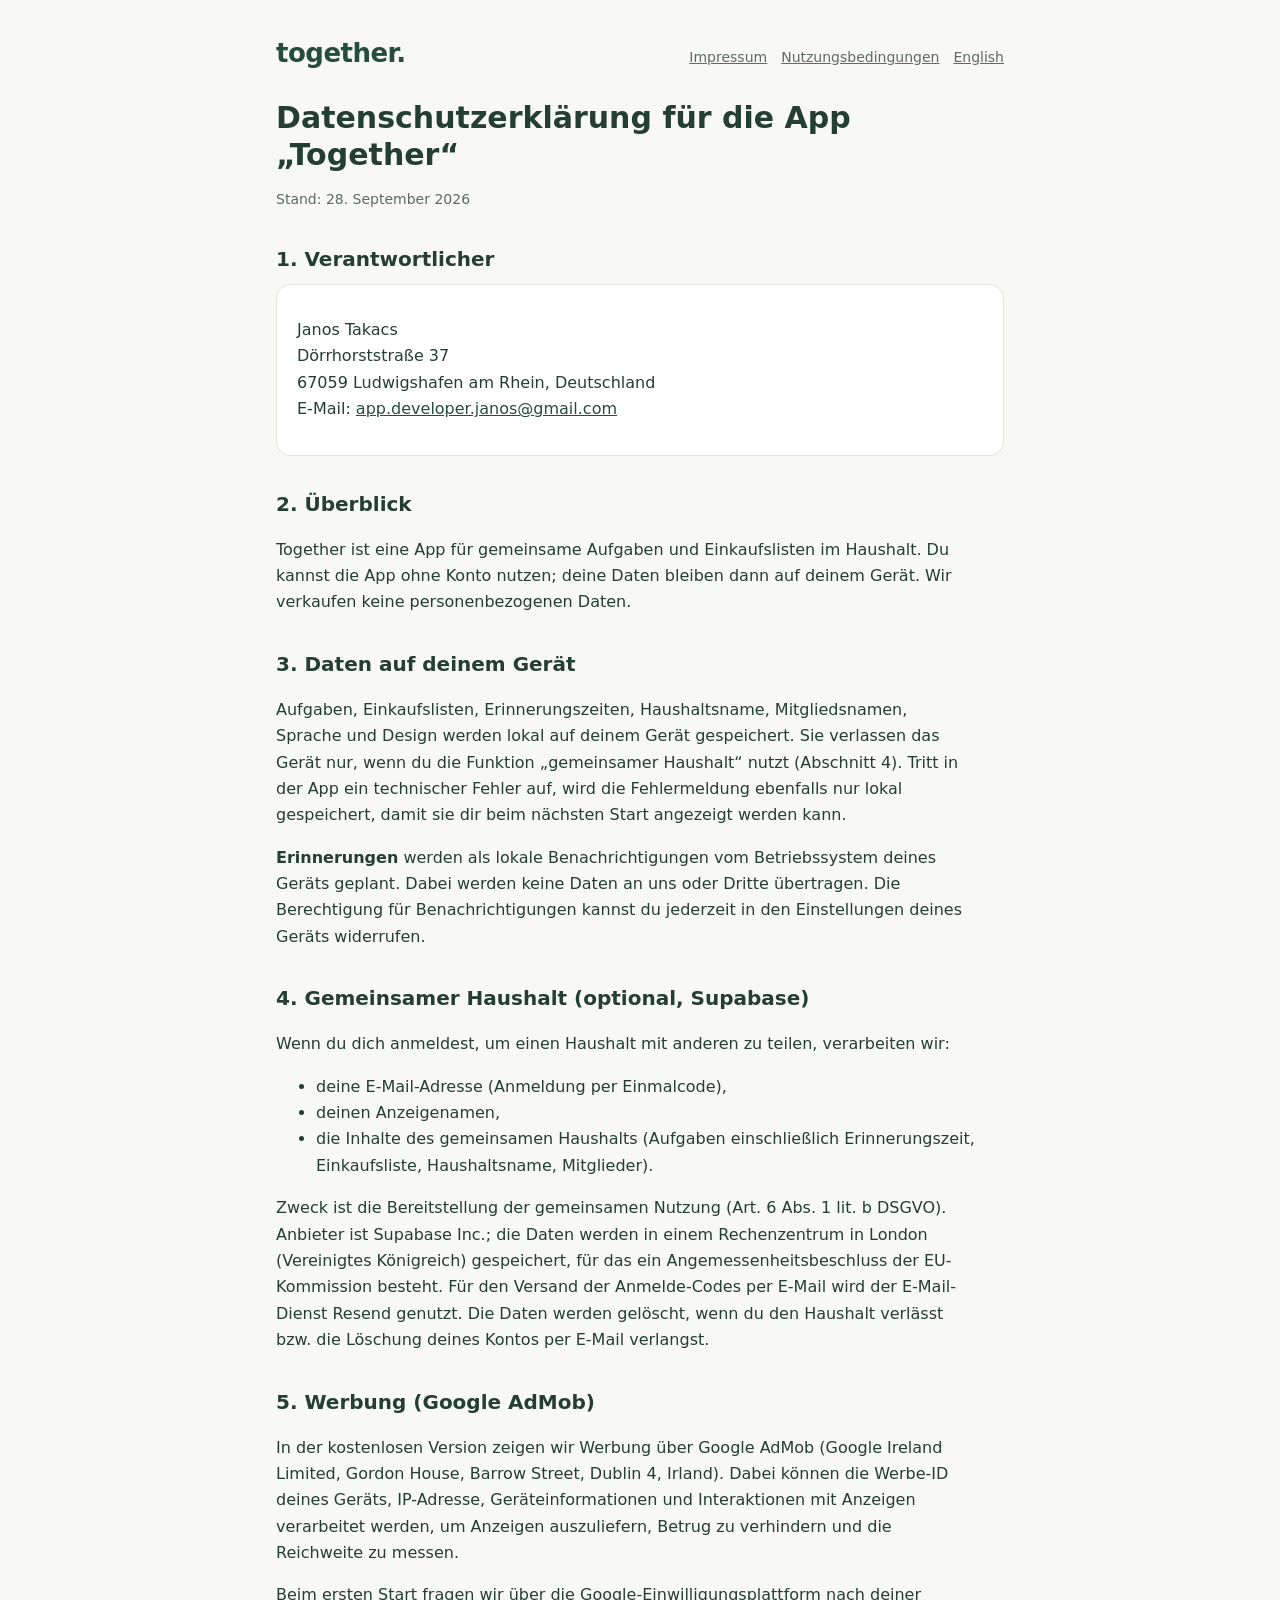
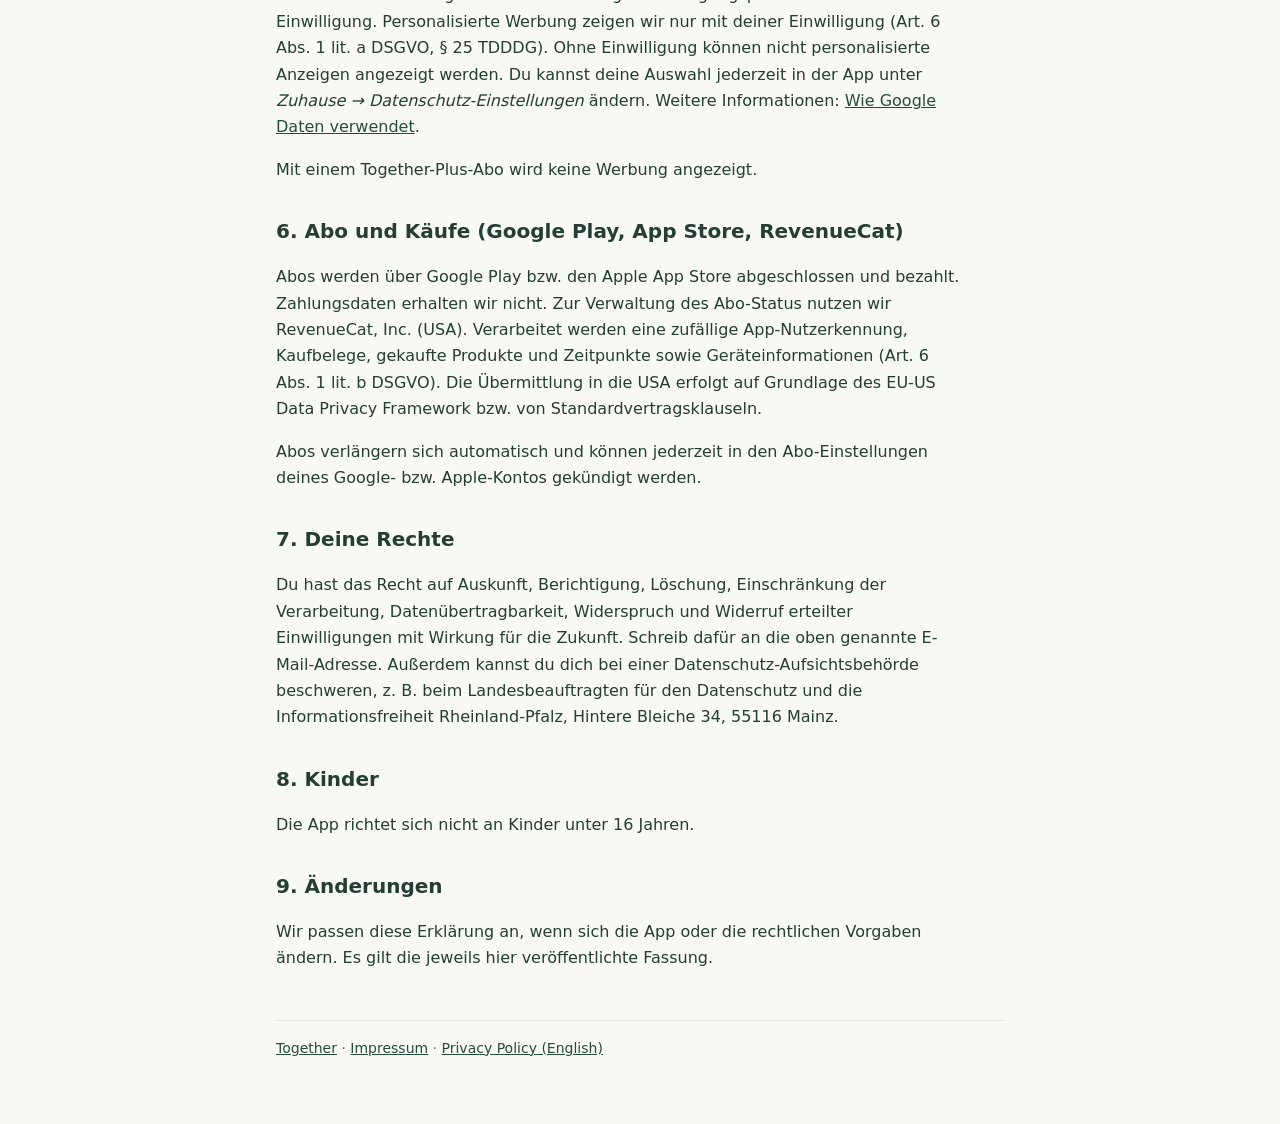
==== datenschutz.html @ e84b21a4 "Legal pages for the Together app" ====
<!doctype html>
<html lang="de">
<head>
  <meta charset="utf-8">
  <meta name="viewport" content="width=device-width, initial-scale=1">
  <title>Together – Datenschutzerklärung</title>
  <link rel="stylesheet" href="style.css">
</head>
<body>
<main>
  <header><a class="brand" href="index.html">together.</a>
    <nav><a href="impressum.html">Impressum</a><a href="nutzungsbedingungen.html">Nutzungsbedingungen</a><a class="lang" href="privacy.html">English</a></nav></header>

  <h1>Datenschutzerklärung für die App „Together“</h1>
  <p class="meta">Stand: 28. September 2026</p>

  <h2>1. Verantwortlicher</h2>
  <div class="card">
    <p>Janos Takacs<br>Dörrhorststraße 37<br>67059 Ludwigshafen am Rhein, Deutschland<br>
    E-Mail: <a href="mailto:app.developer.janos@gmail.com">app.developer.janos@gmail.com</a></p>
  </div>

  <h2>2. Überblick</h2>
  <p>Together ist eine App für gemeinsame Aufgaben und Einkaufslisten im Haushalt. Du kannst die App ohne Konto nutzen; deine Daten bleiben dann auf deinem Gerät. Wir verkaufen keine personenbezogenen Daten.</p>

  <h2>3. Daten auf deinem Gerät</h2>
  <p>Aufgaben, Einkaufslisten, Erinnerungszeiten, Haushaltsname, Mitgliedsnamen, Sprache und Design werden lokal auf deinem Gerät gespeichert. Sie verlassen das Gerät nur, wenn du die Funktion „gemeinsamer Haushalt“ nutzt (Abschnitt 4). Tritt in der App ein technischer Fehler auf, wird die Fehlermeldung ebenfalls nur lokal gespeichert, damit sie dir beim nächsten Start angezeigt werden kann.</p>
  <p><strong>Erinnerungen</strong> werden als lokale Benachrichtigungen vom Betriebssystem deines Geräts geplant. Dabei werden keine Daten an uns oder Dritte übertragen. Die Berechtigung für Benachrichtigungen kannst du jederzeit in den Einstellungen deines Geräts widerrufen.</p>

  <h2>4. Gemeinsamer Haushalt (optional, Supabase)</h2>
  <p>Wenn du dich anmeldest, um einen Haushalt mit anderen zu teilen, verarbeiten wir:</p>
  <ul>
    <li>deine E-Mail-Adresse (Anmeldung per Einmalcode),</li>
    <li>deinen Anzeigenamen,</li>
    <li>die Inhalte des gemeinsamen Haushalts (Aufgaben einschließlich Erinnerungszeit, Einkaufsliste, Haushaltsname, Mitglieder).</li>
  </ul>
  <p>Zweck ist die Bereitstellung der gemeinsamen Nutzung (Art. 6 Abs. 1 lit. b DSGVO). Anbieter ist Supabase Inc.; die Daten werden in einem Rechenzentrum in London (Vereinigtes Königreich) gespeichert, für das ein Angemessenheitsbeschluss der EU-Kommission besteht. Für den Versand der Anmelde-Codes per E-Mail wird der E-Mail-Dienst Resend genutzt. Die Daten werden gelöscht, wenn du den Haushalt verlässt bzw. die Löschung deines Kontos per E-Mail verlangst.</p>

  <h2>5. Werbung (Google AdMob)</h2>
  <p>In der kostenlosen Version zeigen wir Werbung über Google AdMob (Google Ireland Limited, Gordon House, Barrow Street, Dublin 4, Irland). Dabei können die Werbe-ID deines Geräts, IP-Adresse, Geräteinformationen und Interaktionen mit Anzeigen verarbeitet werden, um Anzeigen auszuliefern, Betrug zu verhindern und die Reichweite zu messen.</p>
  <p>Beim ersten Start fragen wir über die Google-Einwilligungsplattform nach deiner Einwilligung. Personalisierte Werbung zeigen wir nur mit deiner Einwilligung (Art. 6 Abs. 1 lit. a DSGVO, § 25 TDDDG). Ohne Einwilligung können nicht personalisierte Anzeigen angezeigt werden. Du kannst deine Auswahl jederzeit in der App unter <em>Zuhause → Datenschutz-Einstellungen</em> ändern. Weitere Informationen: <a href="https://policies.google.com/technologies/partner-sites">Wie Google Daten verwendet</a>.</p>
  <p>Mit einem Together-Plus-Abo wird keine Werbung angezeigt.</p>

  <h2>6. Abo und Käufe (Google Play, App Store, RevenueCat)</h2>
  <p>Abos werden über Google Play bzw. den Apple App Store abgeschlossen und bezahlt. Zahlungsdaten erhalten wir nicht. Zur Verwaltung des Abo-Status nutzen wir RevenueCat, Inc. (USA). Verarbeitet werden eine zufällige App-Nutzerkennung, Kaufbelege, gekaufte Produkte und Zeitpunkte sowie Geräteinformationen (Art. 6 Abs. 1 lit. b DSGVO). Die Übermittlung in die USA erfolgt auf Grundlage des EU-US Data Privacy Framework bzw. von Standardvertragsklauseln.</p>
  <p>Abos verlängern sich automatisch und können jederzeit in den Abo-Einstellungen deines Google- bzw. Apple-Kontos gekündigt werden.</p>

  <h2>7. Deine Rechte</h2>
  <p>Du hast das Recht auf Auskunft, Berichtigung, Löschung, Einschränkung der Verarbeitung, Datenübertragbarkeit, Widerspruch und Widerruf erteilter Einwilligungen mit Wirkung für die Zukunft. Schreib dafür an die oben genannte E-Mail-Adresse. Außerdem kannst du dich bei einer Datenschutz-Aufsichtsbehörde beschweren, z. B. beim Landesbeauftragten für den Datenschutz und die Informationsfreiheit Rheinland-Pfalz, Hintere Bleiche 34, 55116 Mainz.</p>

  <h2>8. Kinder</h2>
  <p>Die App richtet sich nicht an Kinder unter 16 Jahren.</p>

  <h2>9. Änderungen</h2>
  <p>Wir passen diese Erklärung an, wenn sich die App oder die rechtlichen Vorgaben ändern. Es gilt die jeweils hier veröffentlichte Fassung.</p>

  <footer><a href="index.html">Together</a> · <a href="impressum.html">Impressum</a> · <a href="privacy.html">Privacy Policy (English)</a></footer>
</main>
</body>
</html>
---- style.css ----
:root {
  --bg: #f8f8f4;
  --surface: #ffffff;
  --text: #243e33;
  --muted: #5e6a62;
  --line: #e2e6de;
  --accent: #254d3e;
}
@media (prefers-color-scheme: dark) {
  :root {
    --bg: #14241d;
    --surface: #1c2e25;
    --text: #eff4ea;
    --muted: #a0ae9f;
    --line: #34463a;
    --accent: #bbd4ad;
  }
}
* { box-sizing: border-box; }
body {
  margin: 0;
  background: var(--bg);
  color: var(--text);
  font: 16px/1.65 system-ui, -apple-system, "Segoe UI", Roboto, sans-serif;
}
main { max-width: 760px; margin: 0 auto; padding: 32px 16px 64px; }
header { display: flex; align-items: baseline; justify-content: space-between; gap: 16px; flex-wrap: wrap; margin-bottom: 24px; }
.brand { font-size: 26px; font-weight: 700; letter-spacing: -0.5px; color: var(--accent); text-decoration: none; }
nav a { color: var(--muted); margin-left: 14px; font-size: 14px; }
nav a:first-child { margin-left: 0; }
h1 { font-size: 30px; line-height: 1.25; margin: 8px 0 4px; }
h2 { font-size: 20px; margin: 32px 0 8px; }
h3 { font-size: 16px; margin: 20px 0 4px; }
p, li { max-width: 68ch; }
a { color: var(--accent); }
.meta { color: var(--muted); font-size: 14px; }
.card { background: var(--surface); border: 1px solid var(--line); border-radius: 14px; padding: 16px 20px; }
.lang { font-size: 14px; }
footer { margin-top: 48px; padding-top: 16px; border-top: 1px solid var(--line); color: var(--muted); font-size: 14px; }
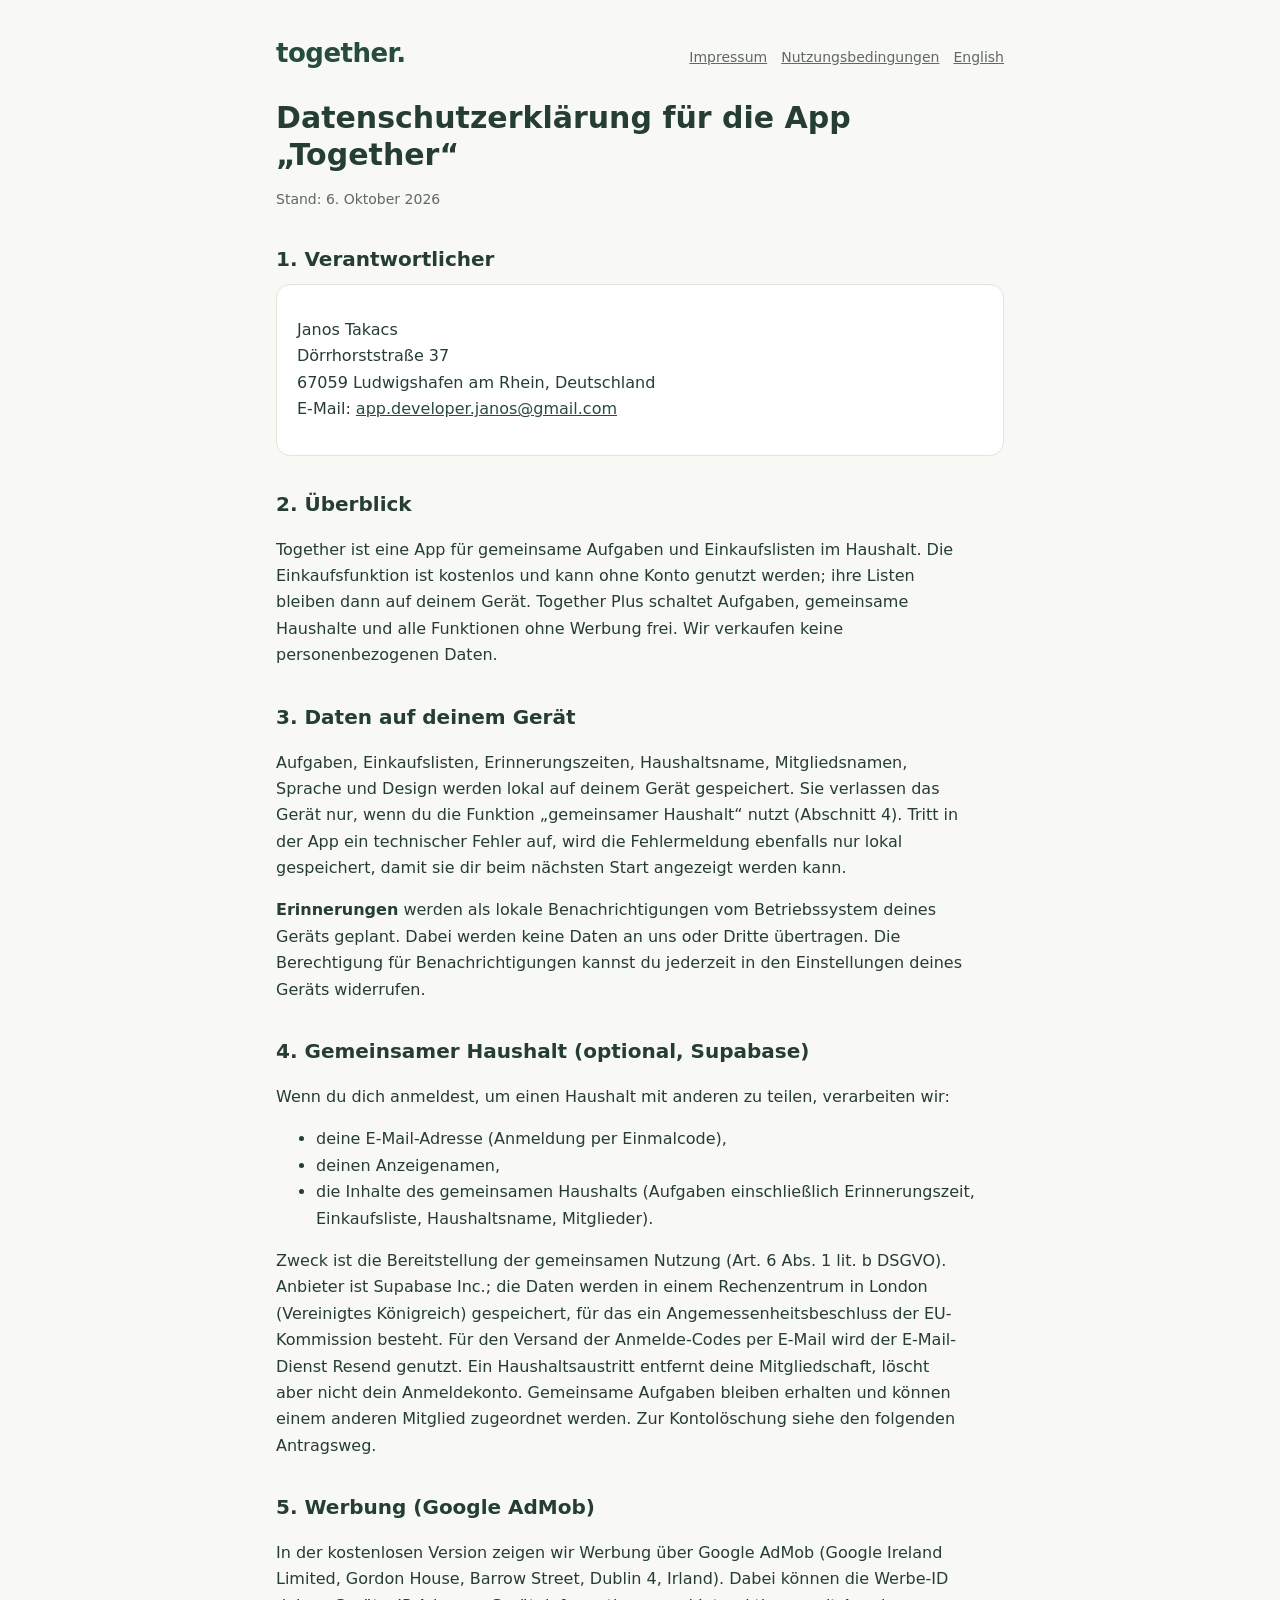
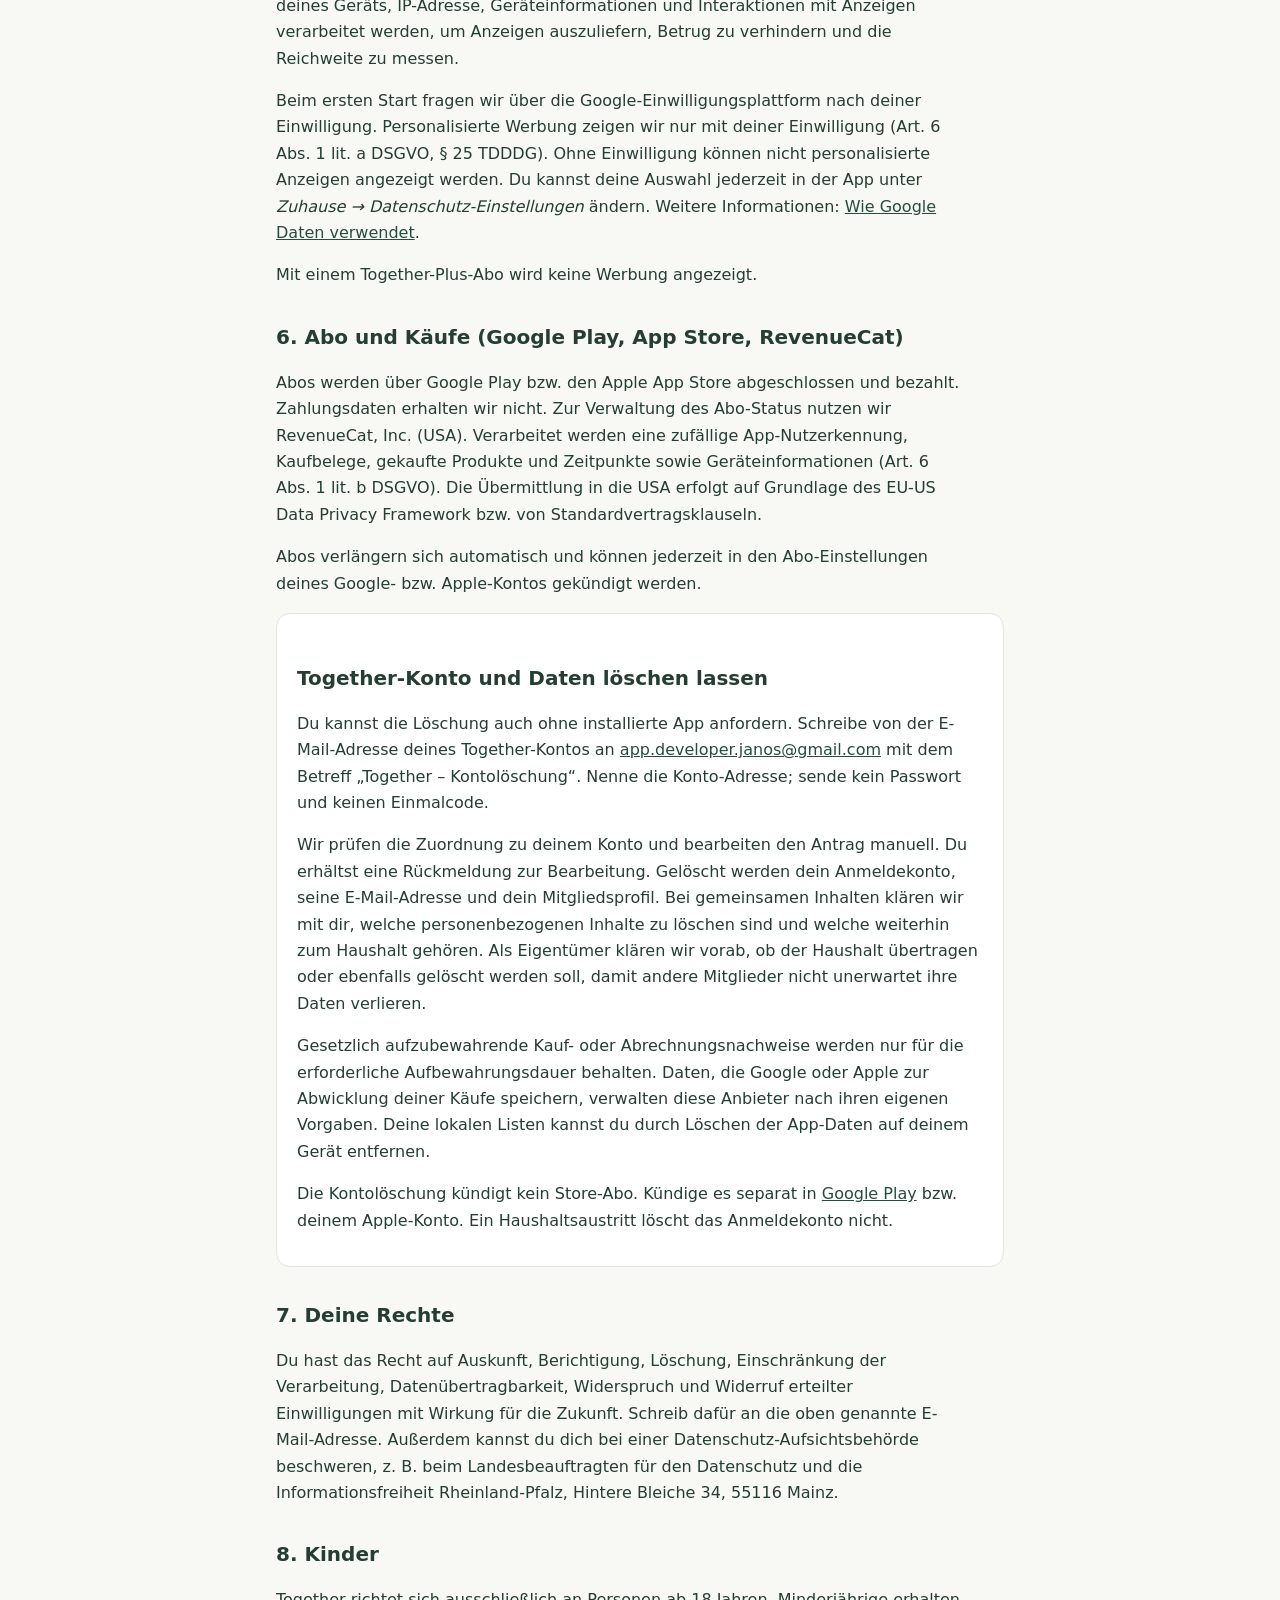
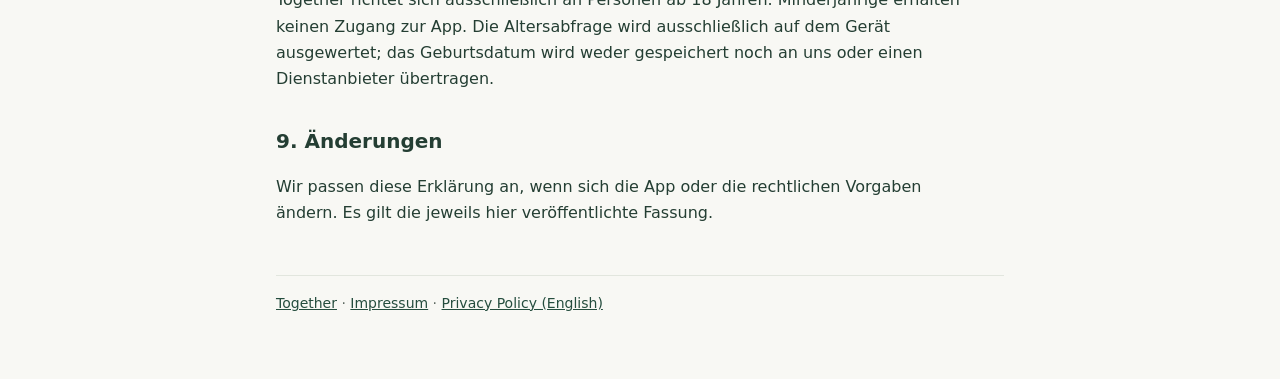
==== commit 68dfbf65: "Update Together for adults 18+ and current Plus/account deletion information" ====
--- a/datenschutz.html
+++ b/datenschutz.html
@@ -1,60 +1,70 @@
-<!doctype html>
-<html lang="de">
-<head>
-  <meta charset="utf-8">
-  <meta name="viewport" content="width=device-width, initial-scale=1">
-  <title>Together – Datenschutzerklärung</title>
-  <link rel="stylesheet" href="style.css">
-</head>
-<body>
-<main>
-  <header><a class="brand" href="index.html">together.</a>
-    <nav><a href="impressum.html">Impressum</a><a href="nutzungsbedingungen.html">Nutzungsbedingungen</a><a class="lang" href="privacy.html">English</a></nav></header>
-
-  <h1>Datenschutzerklärung für die App „Together“</h1>
-  <p class="meta">Stand: 28. September 2026</p>
-
-  <h2>1. Verantwortlicher</h2>
-  <div class="card">
-    <p>Janos Takacs<br>Dörrhorststraße 37<br>67059 Ludwigshafen am Rhein, Deutschland<br>
-    E-Mail: <a href="mailto:app.developer.janos@gmail.com">app.developer.janos@gmail.com</a></p>
-  </div>
-
-  <h2>2. Überblick</h2>
-  <p>Together ist eine App für gemeinsame Aufgaben und Einkaufslisten im Haushalt. Du kannst die App ohne Konto nutzen; deine Daten bleiben dann auf deinem Gerät. Wir verkaufen keine personenbezogenen Daten.</p>
-
-  <h2>3. Daten auf deinem Gerät</h2>
-  <p>Aufgaben, Einkaufslisten, Erinnerungszeiten, Haushaltsname, Mitgliedsnamen, Sprache und Design werden lokal auf deinem Gerät gespeichert. Sie verlassen das Gerät nur, wenn du die Funktion „gemeinsamer Haushalt“ nutzt (Abschnitt 4). Tritt in der App ein technischer Fehler auf, wird die Fehlermeldung ebenfalls nur lokal gespeichert, damit sie dir beim nächsten Start angezeigt werden kann.</p>
-  <p><strong>Erinnerungen</strong> werden als lokale Benachrichtigungen vom Betriebssystem deines Geräts geplant. Dabei werden keine Daten an uns oder Dritte übertragen. Die Berechtigung für Benachrichtigungen kannst du jederzeit in den Einstellungen deines Geräts widerrufen.</p>
-
-  <h2>4. Gemeinsamer Haushalt (optional, Supabase)</h2>
-  <p>Wenn du dich anmeldest, um einen Haushalt mit anderen zu teilen, verarbeiten wir:</p>
-  <ul>
-    <li>deine E-Mail-Adresse (Anmeldung per Einmalcode),</li>
-    <li>deinen Anzeigenamen,</li>
-    <li>die Inhalte des gemeinsamen Haushalts (Aufgaben einschließlich Erinnerungszeit, Einkaufsliste, Haushaltsname, Mitglieder).</li>
-  </ul>
-  <p>Zweck ist die Bereitstellung der gemeinsamen Nutzung (Art. 6 Abs. 1 lit. b DSGVO). Anbieter ist Supabase Inc.; die Daten werden in einem Rechenzentrum in London (Vereinigtes Königreich) gespeichert, für das ein Angemessenheitsbeschluss der EU-Kommission besteht. Für den Versand der Anmelde-Codes per E-Mail wird der E-Mail-Dienst Resend genutzt. Die Daten werden gelöscht, wenn du den Haushalt verlässt bzw. die Löschung deines Kontos per E-Mail verlangst.</p>
-
-  <h2>5. Werbung (Google AdMob)</h2>
-  <p>In der kostenlosen Version zeigen wir Werbung über Google AdMob (Google Ireland Limited, Gordon House, Barrow Street, Dublin 4, Irland). Dabei können die Werbe-ID deines Geräts, IP-Adresse, Geräteinformationen und Interaktionen mit Anzeigen verarbeitet werden, um Anzeigen auszuliefern, Betrug zu verhindern und die Reichweite zu messen.</p>
-  <p>Beim ersten Start fragen wir über die Google-Einwilligungsplattform nach deiner Einwilligung. Personalisierte Werbung zeigen wir nur mit deiner Einwilligung (Art. 6 Abs. 1 lit. a DSGVO, § 25 TDDDG). Ohne Einwilligung können nicht personalisierte Anzeigen angezeigt werden. Du kannst deine Auswahl jederzeit in der App unter <em>Zuhause → Datenschutz-Einstellungen</em> ändern. Weitere Informationen: <a href="https://policies.google.com/technologies/partner-sites">Wie Google Daten verwendet</a>.</p>
-  <p>Mit einem Together-Plus-Abo wird keine Werbung angezeigt.</p>
-
-  <h2>6. Abo und Käufe (Google Play, App Store, RevenueCat)</h2>
-  <p>Abos werden über Google Play bzw. den Apple App Store abgeschlossen und bezahlt. Zahlungsdaten erhalten wir nicht. Zur Verwaltung des Abo-Status nutzen wir RevenueCat, Inc. (USA). Verarbeitet werden eine zufällige App-Nutzerkennung, Kaufbelege, gekaufte Produkte und Zeitpunkte sowie Geräteinformationen (Art. 6 Abs. 1 lit. b DSGVO). Die Übermittlung in die USA erfolgt auf Grundlage des EU-US Data Privacy Framework bzw. von Standardvertragsklauseln.</p>
-  <p>Abos verlängern sich automatisch und können jederzeit in den Abo-Einstellungen deines Google- bzw. Apple-Kontos gekündigt werden.</p>
-
-  <h2>7. Deine Rechte</h2>
-  <p>Du hast das Recht auf Auskunft, Berichtigung, Löschung, Einschränkung der Verarbeitung, Datenübertragbarkeit, Widerspruch und Widerruf erteilter Einwilligungen mit Wirkung für die Zukunft. Schreib dafür an die oben genannte E-Mail-Adresse. Außerdem kannst du dich bei einer Datenschutz-Aufsichtsbehörde beschweren, z. B. beim Landesbeauftragten für den Datenschutz und die Informationsfreiheit Rheinland-Pfalz, Hintere Bleiche 34, 55116 Mainz.</p>
-
-  <h2>8. Kinder</h2>
-  <p>Die App richtet sich nicht an Kinder unter 16 Jahren.</p>
-
-  <h2>9. Änderungen</h2>
-  <p>Wir passen diese Erklärung an, wenn sich die App oder die rechtlichen Vorgaben ändern. Es gilt die jeweils hier veröffentlichte Fassung.</p>
-
-  <footer><a href="index.html">Together</a> · <a href="impressum.html">Impressum</a> · <a href="privacy.html">Privacy Policy (English)</a></footer>
-</main>
-</body>
-</html>
+<!doctype html>
+<html lang="de">
+<head>
+  <meta charset="utf-8">
+  <meta name="viewport" content="width=device-width, initial-scale=1">
+  <title>Together – Datenschutzerklärung</title>
+  <link rel="stylesheet" href="style.css">
+</head>
+<body>
+<main>
+  <header><a class="brand" href="index.html">together.</a>
+    <nav><a href="impressum.html">Impressum</a><a href="nutzungsbedingungen.html">Nutzungsbedingungen</a><a class="lang" href="privacy.html">English</a></nav></header>
+
+  <h1>Datenschutzerklärung für die App „Together“</h1>
+  <p class="meta">Stand: 6. Oktober 2026</p>
+
+  <h2>1. Verantwortlicher</h2>
+  <div class="card">
+    <p>Janos Takacs<br>Dörrhorststraße 37<br>67059 Ludwigshafen am Rhein, Deutschland<br>
+    E-Mail: <a href="mailto:app.developer.janos@gmail.com">app.developer.janos@gmail.com</a></p>
+  </div>
+
+  <h2>2. Überblick</h2>
+  <p>Together ist eine App für gemeinsame Aufgaben und Einkaufslisten im Haushalt. Die Einkaufsfunktion ist kostenlos und kann ohne Konto genutzt werden; ihre Listen bleiben dann auf deinem Gerät. Together Plus schaltet Aufgaben, gemeinsame Haushalte und alle Funktionen ohne Werbung frei. Wir verkaufen keine personenbezogenen Daten.</p>
+
+  <h2>3. Daten auf deinem Gerät</h2>
+  <p>Aufgaben, Einkaufslisten, Erinnerungszeiten, Haushaltsname, Mitgliedsnamen, Sprache und Design werden lokal auf deinem Gerät gespeichert. Sie verlassen das Gerät nur, wenn du die Funktion „gemeinsamer Haushalt“ nutzt (Abschnitt 4). Tritt in der App ein technischer Fehler auf, wird die Fehlermeldung ebenfalls nur lokal gespeichert, damit sie dir beim nächsten Start angezeigt werden kann.</p>
+  <p><strong>Erinnerungen</strong> werden als lokale Benachrichtigungen vom Betriebssystem deines Geräts geplant. Dabei werden keine Daten an uns oder Dritte übertragen. Die Berechtigung für Benachrichtigungen kannst du jederzeit in den Einstellungen deines Geräts widerrufen.</p>
+
+  <h2>4. Gemeinsamer Haushalt (optional, Supabase)</h2>
+  <p>Wenn du dich anmeldest, um einen Haushalt mit anderen zu teilen, verarbeiten wir:</p>
+  <ul>
+    <li>deine E-Mail-Adresse (Anmeldung per Einmalcode),</li>
+    <li>deinen Anzeigenamen,</li>
+    <li>die Inhalte des gemeinsamen Haushalts (Aufgaben einschließlich Erinnerungszeit, Einkaufsliste, Haushaltsname, Mitglieder).</li>
+  </ul>
+  <p>Zweck ist die Bereitstellung der gemeinsamen Nutzung (Art. 6 Abs. 1 lit. b DSGVO). Anbieter ist Supabase Inc.; die Daten werden in einem Rechenzentrum in London (Vereinigtes Königreich) gespeichert, für das ein Angemessenheitsbeschluss der EU-Kommission besteht. Für den Versand der Anmelde-Codes per E-Mail wird der E-Mail-Dienst Resend genutzt. Ein Haushaltsaustritt entfernt deine Mitgliedschaft, löscht aber nicht dein Anmeldekonto. Gemeinsame Aufgaben bleiben erhalten und können einem anderen Mitglied zugeordnet werden. Zur Kontolöschung siehe den folgenden Antragsweg.</p>
+
+  <h2>5. Werbung (Google AdMob)</h2>
+  <p>In der kostenlosen Version zeigen wir Werbung über Google AdMob (Google Ireland Limited, Gordon House, Barrow Street, Dublin 4, Irland). Dabei können die Werbe-ID deines Geräts, IP-Adresse, Geräteinformationen und Interaktionen mit Anzeigen verarbeitet werden, um Anzeigen auszuliefern, Betrug zu verhindern und die Reichweite zu messen.</p>
+  <p>Beim ersten Start fragen wir über die Google-Einwilligungsplattform nach deiner Einwilligung. Personalisierte Werbung zeigen wir nur mit deiner Einwilligung (Art. 6 Abs. 1 lit. a DSGVO, § 25 TDDDG). Ohne Einwilligung können nicht personalisierte Anzeigen angezeigt werden. Du kannst deine Auswahl jederzeit in der App unter <em>Zuhause → Datenschutz-Einstellungen</em> ändern. Weitere Informationen: <a href="https://policies.google.com/technologies/partner-sites">Wie Google Daten verwendet</a>.</p>
+  <p>Mit einem Together-Plus-Abo wird keine Werbung angezeigt.</p>
+
+  <h2>6. Abo und Käufe (Google Play, App Store, RevenueCat)</h2>
+  <p>Abos werden über Google Play bzw. den Apple App Store abgeschlossen und bezahlt. Zahlungsdaten erhalten wir nicht. Zur Verwaltung des Abo-Status nutzen wir RevenueCat, Inc. (USA). Verarbeitet werden eine zufällige App-Nutzerkennung, Kaufbelege, gekaufte Produkte und Zeitpunkte sowie Geräteinformationen (Art. 6 Abs. 1 lit. b DSGVO). Die Übermittlung in die USA erfolgt auf Grundlage des EU-US Data Privacy Framework bzw. von Standardvertragsklauseln.</p>
+  <p>Abos verlängern sich automatisch und können jederzeit in den Abo-Einstellungen deines Google- bzw. Apple-Kontos gekündigt werden.</p>
+
+
+  <section id="konto-loeschen" class="card">
+    <h2>Together-Konto und Daten löschen lassen</h2>
+    <p>Du kannst die Löschung auch ohne installierte App anfordern. Schreibe von der E-Mail-Adresse deines Together-Kontos an <a href="mailto:app.developer.janos@gmail.com?subject=Together%20-%20Kontol%C3%B6schung">app.developer.janos@gmail.com</a> mit dem Betreff „Together – Kontolöschung“. Nenne die Konto-Adresse; sende kein Passwort und keinen Einmalcode.</p>
+    <p>Wir prüfen die Zuordnung zu deinem Konto und bearbeiten den Antrag manuell. Du erhältst eine Rückmeldung zur Bearbeitung. Gelöscht werden dein Anmeldekonto, seine E-Mail-Adresse und dein Mitgliedsprofil. Bei gemeinsamen Inhalten klären wir mit dir, welche personenbezogenen Inhalte zu löschen sind und welche weiterhin zum Haushalt gehören. Als Eigentümer klären wir vorab, ob der Haushalt übertragen oder ebenfalls gelöscht werden soll, damit andere Mitglieder nicht unerwartet ihre Daten verlieren.</p>
+    <p>Gesetzlich aufzubewahrende Kauf- oder Abrechnungsnachweise werden nur für die erforderliche Aufbewahrungsdauer behalten. Daten, die Google oder Apple zur Abwicklung deiner Käufe speichern, verwalten diese Anbieter nach ihren eigenen Vorgaben. Deine lokalen Listen kannst du durch Löschen der App-Daten auf deinem Gerät entfernen.</p>
+    <p>Die Kontolöschung kündigt kein Store-Abo. Kündige es separat in <a href="https://play.google.com/store/account/subscriptions">Google Play</a> bzw. deinem Apple-Konto. Ein Haushaltsaustritt löscht das Anmeldekonto nicht.</p>
+  </section>
+
+  <h2>7. Deine Rechte</h2>
+  <p>Du hast das Recht auf Auskunft, Berichtigung, Löschung, Einschränkung der Verarbeitung, Datenübertragbarkeit, Widerspruch und Widerruf erteilter Einwilligungen mit Wirkung für die Zukunft. Schreib dafür an die oben genannte E-Mail-Adresse. Außerdem kannst du dich bei einer Datenschutz-Aufsichtsbehörde beschweren, z. B. beim Landesbeauftragten für den Datenschutz und die Informationsfreiheit Rheinland-Pfalz, Hintere Bleiche 34, 55116 Mainz.</p>
+
+  <h2>8. Kinder</h2>
+  <p>Together richtet sich ausschließlich an Personen ab 18 Jahren. Minderjährige erhalten keinen Zugang zur App. Die Altersabfrage wird ausschließlich auf dem Gerät ausgewertet; das Geburtsdatum wird weder gespeichert noch an uns oder einen Dienstanbieter übertragen.</p>
+
+  <h2>9. Änderungen</h2>
+  <p>Wir passen diese Erklärung an, wenn sich die App oder die rechtlichen Vorgaben ändern. Es gilt die jeweils hier veröffentlichte Fassung.</p>
+
+  <footer><a href="index.html">Together</a> · <a href="impressum.html">Impressum</a> · <a href="privacy.html">Privacy Policy (English)</a></footer>
+</main>
+</body>
+</html>
+
